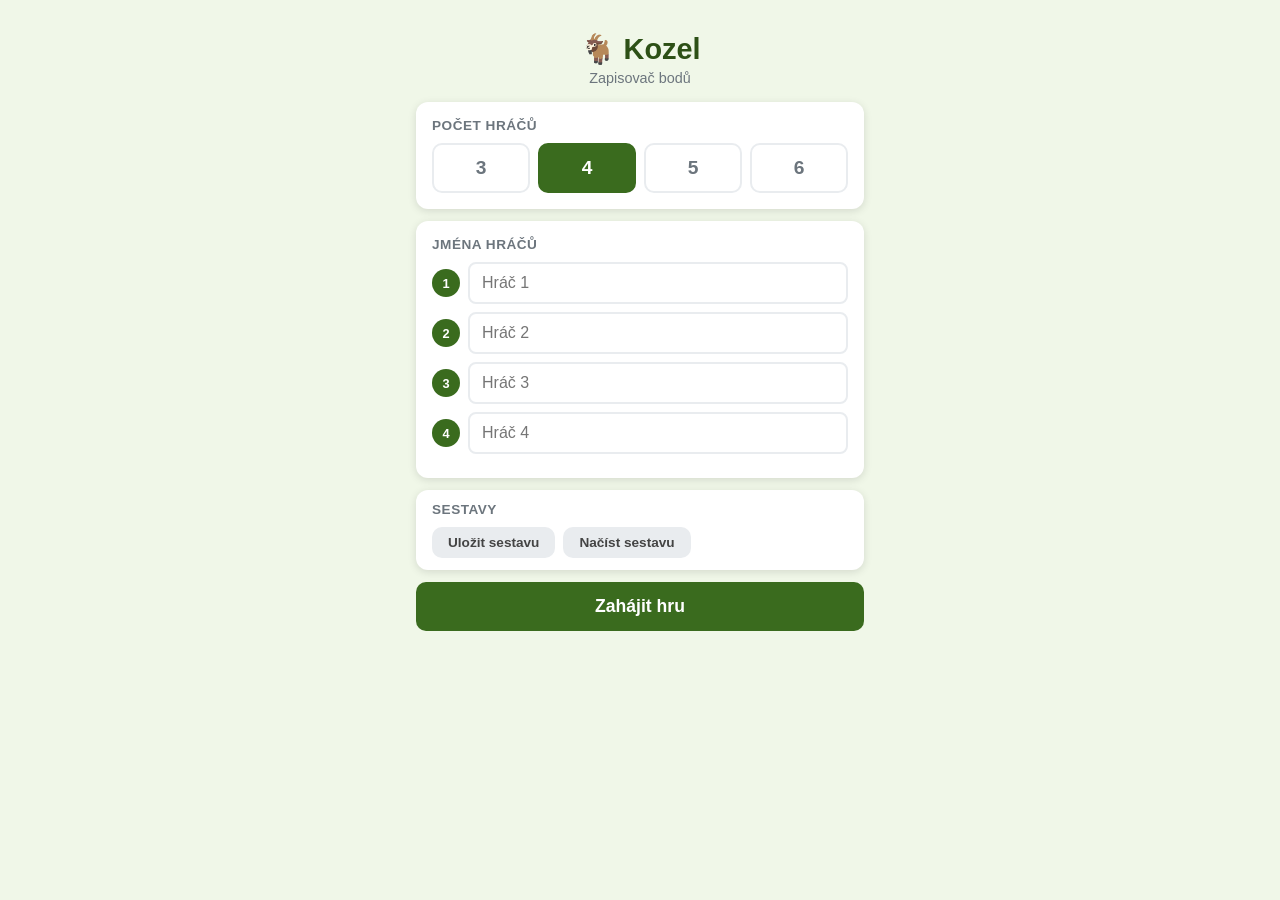
==== index.html @ 5f282474 "Add files via upload" ====
<!DOCTYPE html>
<html lang="cs">
<head>
  <meta charset="UTF-8">
  <meta name="viewport" content="width=device-width, initial-scale=1.0, user-scalable=no">
  <meta name="theme-color" content="#2d5016">
  <meta name="apple-mobile-web-app-capable" content="yes">
  <meta name="apple-mobile-web-app-status-bar-style" content="black-translucent">
  <title>Kozel – Zapisovač bodů</title>
  <link rel="manifest" href="manifest.json">
  <link rel="icon" type="image/svg+xml" href="icons/icon.svg">
  <link rel="apple-touch-icon" href="icons/icon-192.png">
  <link rel="stylesheet" href="style.css">
</head>
<body>
  <!-- OBRAZOVKA 1: Výběr hráčů -->
  <div id="screen-setup" class="screen active">
    <header>
      <h1>🐐 Kozel</h1>
      <p class="subtitle">Zapisovač bodů</p>
    </header>

    <div class="card">
      <label class="label">Počet hráčů</label>
      <div class="player-count-btns" id="player-count-btns">
        <button class="count-btn" data-count="3">3</button>
        <button class="count-btn active" data-count="4">4</button>
        <button class="count-btn" data-count="5">5</button>
        <button class="count-btn" data-count="6">6</button>
      </div>
    </div>

    <div class="card">
      <label class="label">Jména hráčů</label>
      <div id="player-names"></div>
    </div>

    <div class="card lineup-card">
      <label class="label">Sestavy</label>
      <div class="lineup-actions">
        <button id="btn-save-lineup" class="btn btn-secondary btn-sm">Uložit sestavu</button>
        <button id="btn-load-lineup" class="btn btn-secondary btn-sm">Načíst sestavu</button>
      </div>
      <div id="lineup-list" class="lineup-list hidden"></div>
    </div>

    <button id="btn-start-game" class="btn btn-primary btn-lg">Zahájit hru</button>
  </div>

  <!-- OBRAZOVKA 2: Přehled skóre -->
  <div id="screen-score" class="screen">
    <header>
      <h1>🐐 Kozel</h1>
      <span class="round-badge" id="round-badge">Kolo 1</span>
    </header>

    <div class="card">
      <table class="score-table" id="score-table">
        <thead>
          <tr>
            <th>Hráč</th>
            <th>Skóre</th>
          </tr>
        </thead>
        <tbody></tbody>
      </table>
    </div>

    <div class="action-buttons">
      <button id="btn-next-round" class="btn btn-primary btn-lg">Další kolo</button>
      <button id="btn-undo-round" class="btn btn-secondary btn-sm" disabled>Opravit poslední kolo</button>
    </div>

    <div class="card history-card">
      <button id="btn-toggle-history" class="btn btn-link">Historie kol ▼</button>
      <div id="history-container" class="hidden">
        <div id="history-list"></div>
      </div>
    </div>

    <button id="btn-new-game" class="btn btn-danger btn-sm">Nová hra</button>

    <!-- Game Over overlay -->
    <div id="game-over" class="game-over hidden">
      <div class="game-over-content">
        <h2>Konec hry!</h2>
        <p id="game-over-msg"></p>
        <div id="game-over-scores"></div>
        <button id="btn-new-game-over" class="btn btn-primary btn-lg">Nová hra</button>
      </div>
    </div>
  </div>

  <!-- OBRAZOVKA 3: Zadání výsledků kola -->
  <div id="screen-round" class="screen">
    <header>
      <h1>Zadání kola</h1>
      <span class="remaining-badge" id="remaining-badge">Zbývá: 20</span>
    </header>

    <div class="card">
      <label class="toggle-label">
        <span>Hlášené kolo (40 bodů)</span>
        <label class="switch">
          <input type="checkbox" id="toggle-hlasene">
          <span class="slider"></span>
        </label>
      </label>
    </div>

    <div id="round-players"></div>

    <div class="action-buttons">
      <button id="btn-confirm-round" class="btn btn-primary btn-lg" disabled>Potvrdit kolo</button>
      <button id="btn-cancel-round" class="btn btn-secondary btn-sm">Zrušit</button>
    </div>
  </div>

  <!-- Modal pro načtení sestavy -->
  <div id="modal-lineup" class="modal hidden">
    <div class="modal-content">
      <h3>Uložené sestavy</h3>
      <div id="modal-lineup-list"></div>
      <button id="btn-close-lineup-modal" class="btn btn-secondary btn-sm">Zavřít</button>
    </div>
  </div>

  <!-- Modal pro uložení sestavy -->
  <div id="modal-save-lineup" class="modal hidden">
    <div class="modal-content">
      <h3>Uložit sestavu</h3>
      <input type="text" id="lineup-name-input" placeholder="Název sestavy" class="input">
      <div class="modal-actions">
        <button id="btn-confirm-save-lineup" class="btn btn-primary btn-sm">Uložit</button>
        <button id="btn-cancel-save-lineup" class="btn btn-secondary btn-sm">Zrušit</button>
      </div>
    </div>
  </div>

  <script src="app.js"></script>
</body>
</html>
---- style.css ----
* {
  margin: 0;
  padding: 0;
  box-sizing: border-box;
}

:root {
  --green-dark: #2d5016;
  --green: #3a6b1e;
  --green-light: #5a9a30;
  --green-bg: #f0f7e8;
  --gold: #d4a017;
  --gold-light: #fff3cd;
  --red: #c0392b;
  --red-light: #fdecea;
  --red-bg: #e74c3c;
  --gray: #6c757d;
  --gray-light: #e9ecef;
  --gray-bg: #f8f9fa;
  --white: #ffffff;
  --shadow: 0 2px 8px rgba(0,0,0,0.12);
  --radius: 12px;
}

html {
  font-size: 16px;
}

body {
  font-family: -apple-system, BlinkMacSystemFont, 'Segoe UI', Roboto, sans-serif;
  background: var(--green-bg);
  color: #222;
  min-height: 100vh;
  -webkit-tap-highlight-color: transparent;
}

/* Screens */
.screen {
  display: none;
  padding: 16px;
  max-width: 480px;
  margin: 0 auto;
  padding-bottom: 32px;
}

.screen.active {
  display: block;
}

/* Header */
header {
  text-align: center;
  padding: 16px 0;
  display: flex;
  flex-direction: column;
  align-items: center;
  gap: 4px;
}

header h1 {
  font-size: 1.8rem;
  color: var(--green-dark);
}

.subtitle {
  color: var(--gray);
  font-size: 0.9rem;
}

.round-badge {
  background: var(--green);
  color: var(--white);
  padding: 4px 16px;
  border-radius: 20px;
  font-size: 0.85rem;
  font-weight: 600;
}

.remaining-badge {
  background: var(--gold);
  color: #333;
  padding: 4px 16px;
  border-radius: 20px;
  font-size: 0.85rem;
  font-weight: 700;
}

/* Cards */
.card {
  background: var(--white);
  border-radius: var(--radius);
  padding: 16px;
  margin-bottom: 12px;
  box-shadow: var(--shadow);
}

.label {
  display: block;
  font-weight: 600;
  font-size: 0.85rem;
  color: var(--gray);
  text-transform: uppercase;
  letter-spacing: 0.5px;
  margin-bottom: 10px;
}

/* Player count buttons */
.player-count-btns {
  display: flex;
  gap: 8px;
}

.count-btn {
  flex: 1;
  padding: 12px;
  border: 2px solid var(--gray-light);
  border-radius: 10px;
  background: var(--white);
  font-size: 1.2rem;
  font-weight: 700;
  color: var(--gray);
  cursor: pointer;
  transition: all 0.15s;
}

.count-btn.active {
  border-color: var(--green);
  background: var(--green);
  color: var(--white);
}

/* Player name inputs */
.player-name-row {
  display: flex;
  align-items: center;
  gap: 8px;
  margin-bottom: 8px;
}

.player-number {
  width: 28px;
  height: 28px;
  border-radius: 50%;
  background: var(--green);
  color: var(--white);
  display: flex;
  align-items: center;
  justify-content: center;
  font-size: 0.8rem;
  font-weight: 700;
  flex-shrink: 0;
}

.input {
  width: 100%;
  padding: 10px 12px;
  border: 2px solid var(--gray-light);
  border-radius: 8px;
  font-size: 1rem;
  outline: none;
  transition: border-color 0.15s;
}

.input:focus {
  border-color: var(--green);
}

/* Buttons */
.btn {
  border: none;
  border-radius: 10px;
  font-weight: 600;
  cursor: pointer;
  transition: all 0.15s;
  font-size: 1rem;
  display: inline-flex;
  align-items: center;
  justify-content: center;
  gap: 6px;
}

.btn:active {
  transform: scale(0.97);
}

.btn-primary {
  background: var(--green);
  color: var(--white);
}

.btn-primary:hover {
  background: var(--green-dark);
}

.btn-primary:disabled {
  background: var(--gray-light);
  color: var(--gray);
  cursor: not-allowed;
  transform: none;
}

.btn-secondary {
  background: var(--gray-light);
  color: #444;
}

.btn-secondary:hover {
  background: #ddd;
}

.btn-danger {
  background: var(--red-light);
  color: var(--red);
}

.btn-danger:hover {
  background: #f5c6c0;
}

.btn-link {
  background: none;
  color: var(--green);
  text-decoration: none;
  padding: 8px 0;
  font-size: 0.9rem;
}

.btn-lg {
  width: 100%;
  padding: 14px 24px;
  font-size: 1.1rem;
}

.btn-sm {
  padding: 8px 16px;
  font-size: 0.85rem;
}

/* Lineup */
.lineup-actions {
  display: flex;
  gap: 8px;
}

.lineup-card {
  padding: 12px 16px;
}

.lineup-list {
  margin-top: 10px;
}

.lineup-item {
  display: flex;
  justify-content: space-between;
  align-items: center;
  padding: 8px;
  border-bottom: 1px solid var(--gray-light);
}

.lineup-item:last-child {
  border-bottom: none;
}

.lineup-item-name {
  font-weight: 600;
}

.lineup-item-players {
  color: var(--gray);
  font-size: 0.8rem;
}

.lineup-item-actions {
  display: flex;
  gap: 6px;
}

/* Score table */
.score-table {
  width: 100%;
  border-collapse: collapse;
}

.score-table th {
  text-align: left;
  padding: 8px 12px;
  color: var(--gray);
  font-size: 0.8rem;
  text-transform: uppercase;
  letter-spacing: 0.5px;
  border-bottom: 2px solid var(--gray-light);
}

.score-table th:last-child {
  text-align: right;
}

.score-table td {
  padding: 12px;
  font-size: 1.1rem;
  border-bottom: 1px solid var(--gray-light);
}

.score-table td:last-child {
  text-align: right;
  font-weight: 700;
  font-size: 1.3rem;
}

.score-table tr:last-child td {
  border-bottom: none;
}

.score-table tr.danger td {
  color: var(--red);
  background: var(--red-light);
}

.score-table tr.warning td {
  color: #856404;
  background: var(--gold-light);
}

.score-table tr.eliminated td {
  color: var(--white);
  background: var(--red-bg);
  font-weight: 700;
}

.score-change {
  font-size: 0.8rem;
  font-weight: 400;
  color: var(--gray);
  margin-left: 4px;
}

.score-change.positive {
  color: var(--red);
}

.score-change.negative {
  color: var(--green);
}

/* Action buttons */
.action-buttons {
  display: flex;
  flex-direction: column;
  gap: 8px;
  margin-bottom: 12px;
}

/* Round input */
.toggle-label {
  display: flex;
  justify-content: space-between;
  align-items: center;
  font-weight: 600;
  cursor: pointer;
}

.switch {
  position: relative;
  display: inline-block;
  width: 52px;
  height: 28px;
  flex-shrink: 0;
}

.switch input {
  opacity: 0;
  width: 0;
  height: 0;
}

.slider {
  position: absolute;
  cursor: pointer;
  top: 0; left: 0; right: 0; bottom: 0;
  background: var(--gray-light);
  border-radius: 28px;
  transition: 0.2s;
}

.slider::before {
  content: '';
  position: absolute;
  height: 22px;
  width: 22px;
  left: 3px;
  bottom: 3px;
  background: var(--white);
  border-radius: 50%;
  transition: 0.2s;
  box-shadow: 0 1px 3px rgba(0,0,0,0.2);
}

.switch input:checked + .slider {
  background: var(--green);
}

.switch input:checked + .slider::before {
  transform: translateX(24px);
}

/* Player round cards */
.round-player-card {
  background: var(--white);
  border-radius: var(--radius);
  padding: 12px 16px;
  margin-bottom: 10px;
  box-shadow: var(--shadow);
}

.round-player-header {
  display: flex;
  justify-content: space-between;
  align-items: center;
  margin-bottom: 8px;
}

.round-player-name {
  font-weight: 700;
  font-size: 1rem;
}

.round-player-score {
  color: var(--gray);
  font-size: 0.85rem;
}

.round-player-selected {
  background: var(--green);
  color: var(--white);
  padding: 2px 10px;
  border-radius: 12px;
  font-weight: 700;
  font-size: 0.9rem;
}

.point-buttons {
  display: flex;
  flex-wrap: wrap;
  gap: 6px;
}

.point-btn {
  min-width: 40px;
  padding: 8px 6px;
  border: 2px solid var(--gray-light);
  border-radius: 8px;
  background: var(--white);
  font-size: 0.9rem;
  font-weight: 600;
  color: #333;
  cursor: pointer;
  transition: all 0.1s;
  text-align: center;
}

.point-btn:active {
  transform: scale(0.95);
}

.point-btn.selected {
  border-color: var(--green);
  background: var(--green);
  color: var(--white);
}

.point-btn.odmaz {
  border-color: #e0c4ff;
  color: #7b2d8e;
  background: #f5eaff;
}

.point-btn.odmaz.selected {
  background: #7b2d8e;
  border-color: #7b2d8e;
  color: var(--white);
}

.point-btn.disabled {
  opacity: 0.25;
  pointer-events: none;
}

/* History */
.history-card {
  text-align: center;
}

#history-container {
  text-align: left;
  margin-top: 8px;
}

.history-round {
  padding: 10px;
  border-bottom: 1px solid var(--gray-light);
  font-size: 0.85rem;
}

.history-round:last-child {
  border-bottom: none;
}

.history-round-header {
  font-weight: 700;
  color: var(--green-dark);
  margin-bottom: 4px;
  display: flex;
  justify-content: space-between;
}

.history-round-type {
  font-weight: 400;
  color: var(--gray);
  font-size: 0.8rem;
}

.history-round-scores {
  display: flex;
  flex-wrap: wrap;
  gap: 4px 12px;
}

.history-score-item {
  color: #555;
}

.history-score-value {
  font-weight: 600;
}

.history-cumul {
  color: var(--green-dark);
  font-weight: 700;
  font-size: 0.8rem;
}

/* Game Over */
.game-over {
  position: fixed;
  inset: 0;
  background: rgba(0,0,0,0.7);
  display: flex;
  align-items: center;
  justify-content: center;
  z-index: 100;
  padding: 16px;
}

.game-over.hidden {
  display: none;
}

.game-over-content {
  background: var(--white);
  border-radius: 20px;
  padding: 32px 24px;
  text-align: center;
  max-width: 360px;
  width: 100%;
  box-shadow: 0 8px 32px rgba(0,0,0,0.3);
}

.game-over-content h2 {
  font-size: 1.8rem;
  color: var(--red);
  margin-bottom: 12px;
}

.game-over-content p {
  font-size: 1.1rem;
  margin-bottom: 16px;
}

#game-over-scores {
  margin-bottom: 20px;
}

#game-over-scores .score-line {
  display: flex;
  justify-content: space-between;
  padding: 6px 0;
  font-size: 1rem;
  border-bottom: 1px solid var(--gray-light);
}

#game-over-scores .score-line:last-child {
  border-bottom: none;
}

#game-over-scores .score-line.loser {
  color: var(--red);
  font-weight: 700;
}

/* Modal */
.modal {
  position: fixed;
  inset: 0;
  background: rgba(0,0,0,0.5);
  display: flex;
  align-items: center;
  justify-content: center;
  z-index: 50;
  padding: 16px;
}

.modal.hidden {
  display: none;
}

.modal-content {
  background: var(--white);
  border-radius: 16px;
  padding: 24px;
  max-width: 360px;
  width: 100%;
  box-shadow: var(--shadow);
}

.modal-content h3 {
  margin-bottom: 12px;
  color: var(--green-dark);
}

.modal-actions {
  display: flex;
  gap: 8px;
  margin-top: 12px;
}

.modal-lineup-item {
  display: flex;
  justify-content: space-between;
  align-items: center;
  padding: 10px 0;
  border-bottom: 1px solid var(--gray-light);
}

.modal-lineup-item:last-child {
  border-bottom: none;
}

.modal-lineup-info {
  flex: 1;
}

.modal-lineup-name {
  font-weight: 700;
}

.modal-lineup-players {
  font-size: 0.8rem;
  color: var(--gray);
}

.modal-lineup-btns {
  display: flex;
  gap: 6px;
}

.btn-icon {
  width: 32px;
  height: 32px;
  border: none;
  border-radius: 8px;
  cursor: pointer;
  font-size: 1rem;
  display: flex;
  align-items: center;
  justify-content: center;
}

.btn-icon.load {
  background: var(--green);
  color: var(--white);
}

.btn-icon.delete {
  background: var(--red-light);
  color: var(--red);
}

/* Utility */
.hidden {
  display: none !important;
}

/* Scrollbar styling */
::-webkit-scrollbar {
  width: 4px;
}

::-webkit-scrollbar-track {
  background: transparent;
}

::-webkit-scrollbar-thumb {
  background: var(--gray-light);
  border-radius: 4px;
}
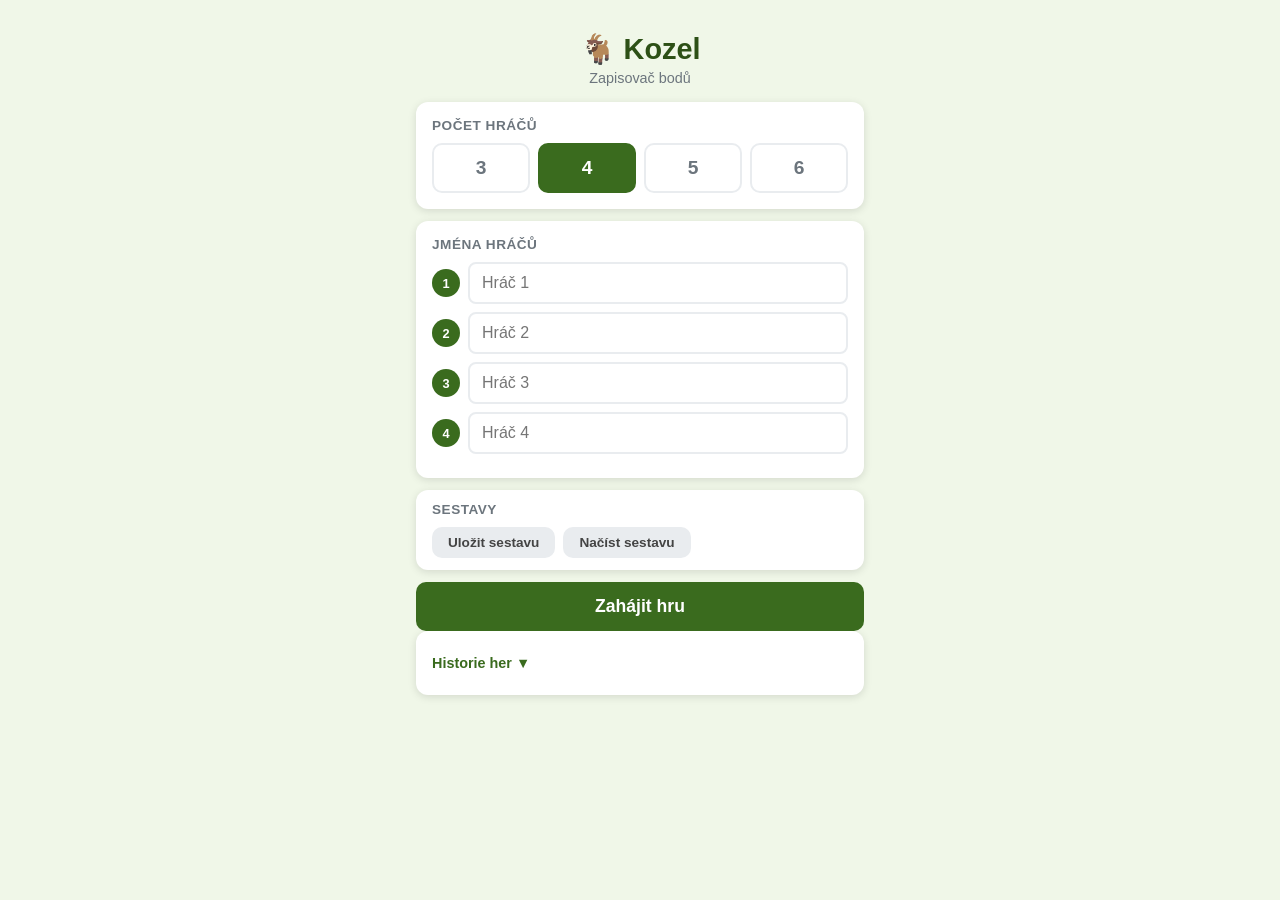
==== commit 77987b0f: "Add files via upload v 2" ====
--- a/index.html
+++ b/index.html
@@ -45,6 +45,14 @@
     </div>
 
     <button id="btn-start-game" class="btn btn-primary btn-lg">Zahájit hru</button>
+
+    <div class="card">
+      <button id="btn-show-archive" class="btn btn-link">Historie her ▼</button>
+      <div id="archive-container" class="hidden">
+        <div id="archive-list"></div>
+        <button id="btn-clear-archive" class="btn btn-danger btn-sm" style="margin-top:8px">Smazat historii</button>
+      </div>
+    </div>
   </div>
 
   <!-- OBRAZOVKA 2: Přehled skóre -->
@@ -86,7 +94,10 @@
         <h2>Konec hry!</h2>
         <p id="game-over-msg"></p>
         <div id="game-over-scores"></div>
-        <button id="btn-new-game-over" class="btn btn-primary btn-lg">Nová hra</button>
+        <div class="game-over-buttons">
+          <button id="btn-close-game-over" class="btn btn-secondary btn-sm">Zobrazit průběh</button>
+          <button id="btn-new-game-over" class="btn btn-primary btn-lg">Nová hra</button>
+        </div>
       </div>
     </div>
   </div>
--- a/style.css
+++ b/style.css
@@ -598,6 +598,94 @@
   font-weight: 700;
 }
 
+.game-over-buttons {
+  display: flex;
+  flex-direction: column;
+  gap: 8px;
+  align-items: center;
+}
+
+/* Game Archive */
+.archive-game {
+  background: var(--white);
+  border: 1px solid var(--gray-light);
+  border-radius: 10px;
+  margin-bottom: 8px;
+  overflow: hidden;
+}
+
+.archive-header {
+  display: flex;
+  justify-content: space-between;
+  align-items: center;
+  padding: 10px 12px;
+  cursor: pointer;
+  background: #f9f9f5;
+}
+
+.archive-header:active {
+  background: #f0f0e8;
+}
+
+.archive-date {
+  font-size: 0.85rem;
+  color: #666;
+}
+
+.archive-rounds {
+  font-size: 0.8rem;
+  color: #999;
+  margin-left: 8px;
+}
+
+.archive-result {
+  font-size: 0.85rem;
+  font-weight: 600;
+  color: var(--red);
+}
+
+.archive-scores {
+  display: flex;
+  flex-wrap: wrap;
+  gap: 4px 12px;
+  padding: 6px 12px 10px;
+  font-size: 0.85rem;
+}
+
+.archive-score-item.loser {
+  color: var(--red);
+  font-weight: 600;
+}
+
+.archive-detail {
+  border-top: 1px solid var(--gray-light);
+  padding: 8px 12px;
+  background: #fafaf5;
+}
+
+.archive-round {
+  display: flex;
+  flex-wrap: wrap;
+  gap: 4px 10px;
+  padding: 3px 0;
+  font-size: 0.8rem;
+  border-bottom: 1px solid #eee;
+}
+
+.archive-round:last-child {
+  border-bottom: none;
+}
+
+.archive-round-num {
+  font-weight: 600;
+  color: var(--green-dark);
+  min-width: 40px;
+}
+
+.archive-round-score {
+  color: #555;
+}
+
 /* Modal */
 .modal {
   position: fixed;
